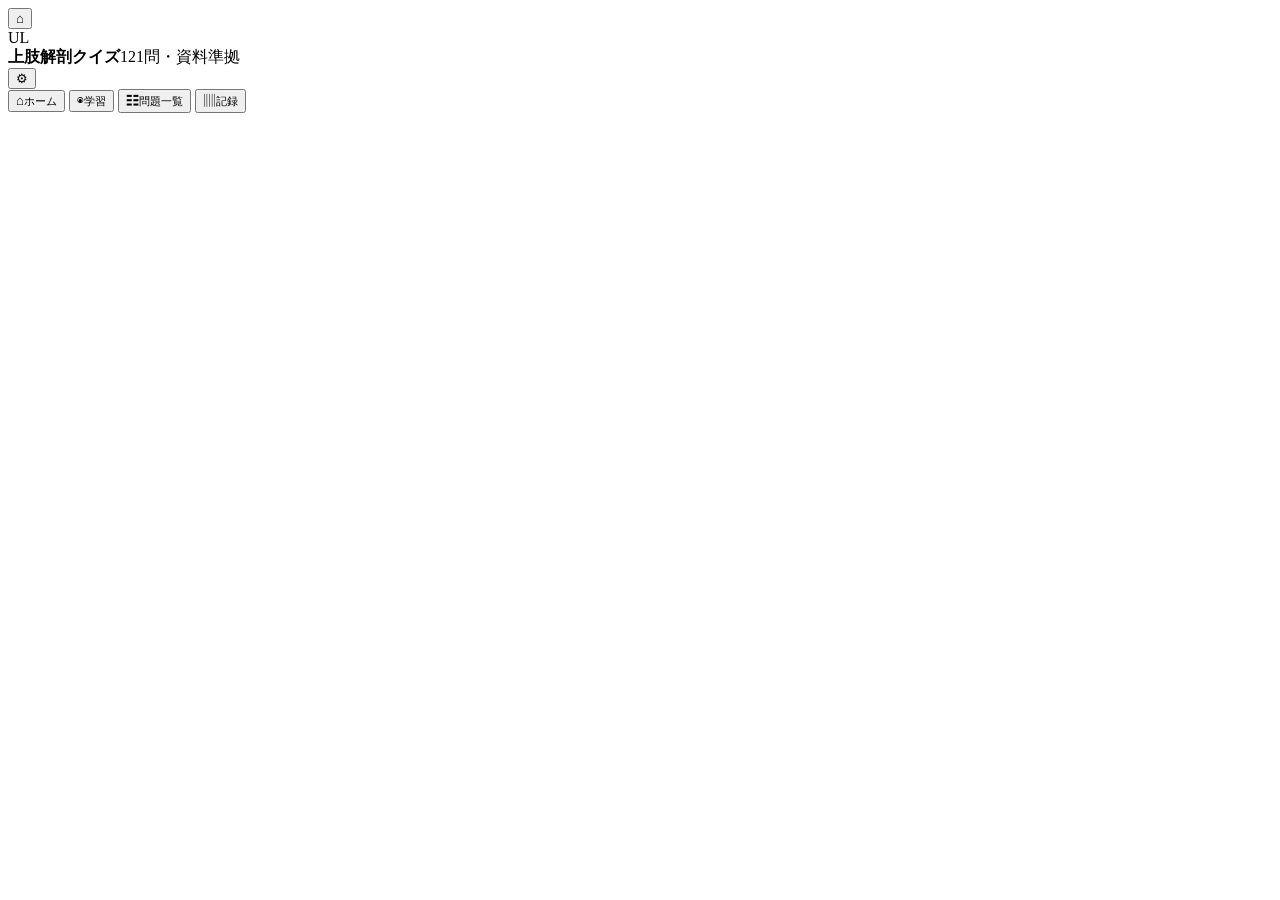
==== upper-limb-quiz/index.html @ cf27899b "Add upper-limb quiz app entry page" ====
<!doctype html>
<html lang="ja">
<head>
  <meta charset="utf-8">
  <meta name="viewport" content="width=device-width, initial-scale=1, viewport-fit=cover">
  <meta name="theme-color" content="#13233a">
  <meta name="apple-mobile-web-app-capable" content="yes">
  <meta name="apple-mobile-web-app-status-bar-style" content="black-translucent">
  <meta name="apple-mobile-web-app-title" content="上肢クイズ">
  <meta name="description" content="上肢解剖121問を、間隔反復と自己採点で定着させるオフライン対応クイズアプリ">
  <link rel="manifest" href="manifest.webmanifest">
  <link rel="apple-touch-icon" href="icons/icon-192.png">
  <link rel="stylesheet" href="styles.css">
  <title>上肢解剖クイズ</title>
</head>
<body>
  <div id="app" class="app-shell">
    <header class="topbar">
      <button class="icon-btn" id="homeBtn" aria-label="ホーム">⌂</button>
      <div class="brand">
        <div class="brand-mark">UL</div>
        <div><strong>上肢解剖クイズ</strong><span>121問・資料準拠</span></div>
      </div>
      <button class="icon-btn" id="settingsBtn" aria-label="設定">⚙</button>
    </header>

    <main id="main"></main>

    <nav class="bottom-nav" aria-label="メインナビゲーション">
      <button data-view="home" class="nav-item active"><span>⌂</span><small>ホーム</small></button>
      <button data-view="study" class="nav-item"><span>◉</span><small>学習</small></button>
      <button data-view="list" class="nav-item"><span>☷</span><small>問題一覧</small></button>
      <button data-view="stats" class="nav-item"><span>▥</span><small>記録</small></button>
    </nav>
  </div>

  <dialog id="settingsDialog" class="sheet">
    <form method="dialog">
      <div class="sheet-head"><h2>設定</h2><button class="icon-btn">×</button></div>
      <label class="setting-row"><span>問題順</span><select id="orderSetting"><option value="smart">弱点優先</option><option value="random">ランダム</option><option value="number">番号順</option></select></label>
      <label class="setting-row"><span>入力欄を表示</span><input id="inputSetting" type="checkbox" checked></label>
      <label class="setting-row"><span>問題文を大きく</span><input id="largeTextSetting" type="checkbox"></label>
      <button type="button" class="danger-btn" id="resetBtn">学習履歴をすべて消去</button>
      <p class="fineprint">回答はアップロード資料の記載に準拠しています。授業資料との表現差や誤記が疑われる項目は「要確認」と表示します。</p>
    </form>
  </dialog>

  <script src="questions.js"></script>
  <script src="app.js"></script>
</body>
</html>
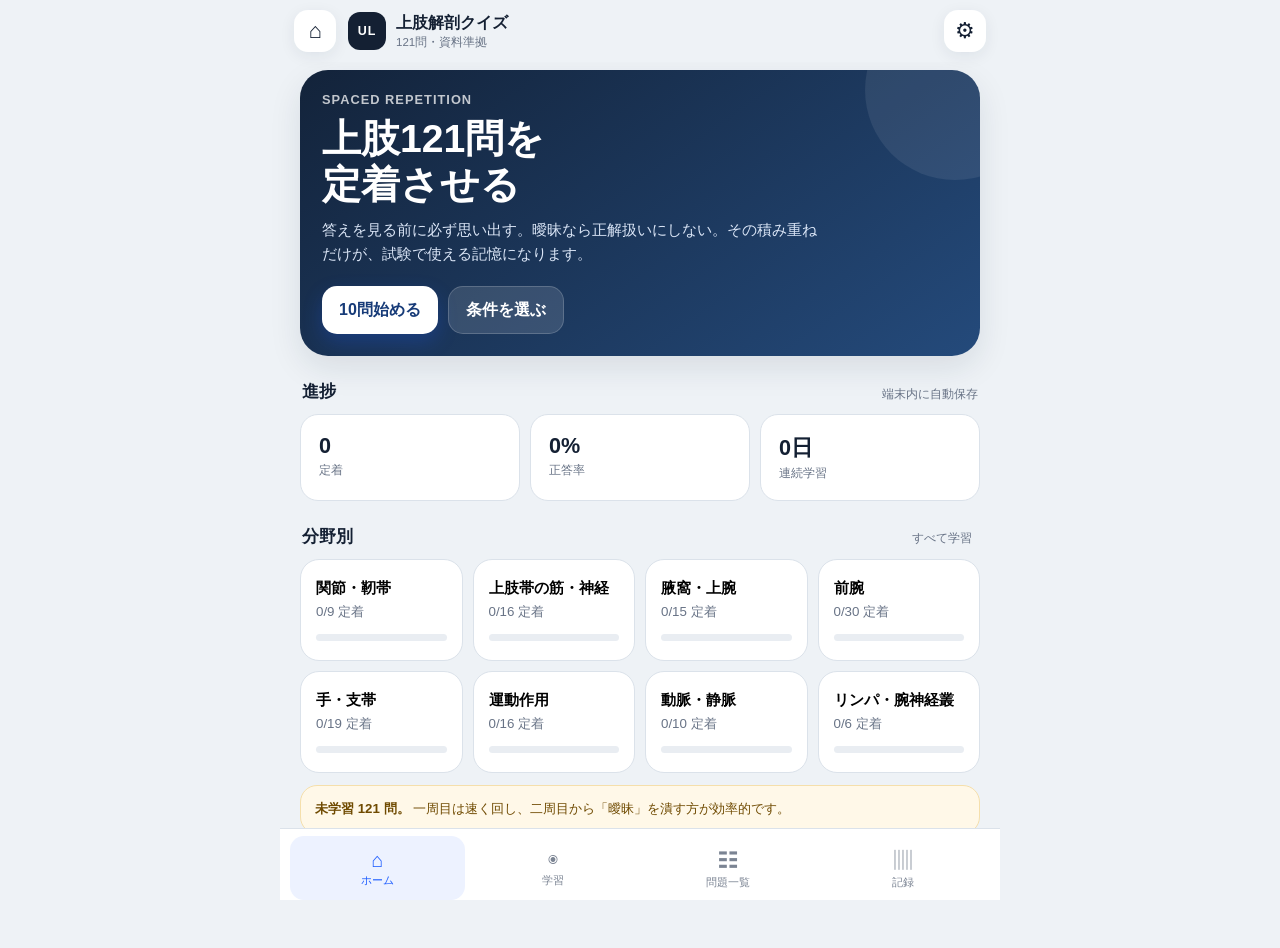
==== commit e7814947: "Load split question bank files" ====
--- a/upper-limb-quiz/index.html
+++ b/upper-limb-quiz/index.html
@@ -9,7 +9,6 @@
   <meta name="apple-mobile-web-app-title" content="上肢クイズ">
   <meta name="description" content="上肢解剖121問を、間隔反復と自己採点で定着させるオフライン対応クイズアプリ">
   <link rel="manifest" href="manifest.webmanifest">
-  <link rel="apple-touch-icon" href="icons/icon-192.png">
   <link rel="stylesheet" href="styles.css">
   <title>上肢解剖クイズ</title>
 </head>
@@ -45,7 +44,11 @@
     </form>
   </dialog>
 
-  <script src="questions.js"></script>
+  <script src="questions-1.js"></script>
+  <script src="questions-2.js"></script>
+  <script src="questions-3.js"></script>
+  <script src="questions-4.js"></script>
+  <script src="questions-5.js"></script>
   <script src="app.js"></script>
 </body>
 </html>
--- a/upper-limb-quiz/styles.css
+++ b/upper-limb-quiz/styles.css
@@ -0,0 +1,30 @@
+:root{
+  --bg:#eef2f6;--surface:#fff;--ink:#142033;--muted:#687386;--line:#dbe2ea;
+  --primary:#1f5eff;--primary-2:#143fa8;--good:#087f5b;--warn:#b56200;--bad:#c92a2a;
+  --shadow:0 12px 32px rgba(18,35,58,.10);--radius:22px;--safe-bottom:env(safe-area-inset-bottom,0px)
+}
+*{box-sizing:border-box;-webkit-tap-highlight-color:transparent}
+html,body{margin:0;min-height:100%;font-family:-apple-system,BlinkMacSystemFont,"Hiragino Sans","Yu Gothic UI",Meiryo,sans-serif;background:var(--bg);color:var(--ink)}
+button,input,select,textarea{font:inherit}button{cursor:pointer}.hidden{display:none!important}
+body.large-text .question-text{font-size:clamp(1.45rem,6vw,2rem)}
+.app-shell{max-width:720px;margin:0 auto;min-height:100dvh;padding-bottom:calc(86px + var(--safe-bottom))}
+.topbar{position:sticky;z-index:20;top:0;display:flex;align-items:center;gap:12px;padding:calc(10px + env(safe-area-inset-top,0px)) 14px 10px;background:rgba(238,242,246,.92);backdrop-filter:blur(18px)}
+.brand{display:flex;align-items:center;gap:10px;flex:1}.brand-mark{display:grid;place-items:center;width:38px;height:38px;border-radius:12px;background:var(--ink);color:#fff;font-size:.78rem;font-weight:800;letter-spacing:.08em}.brand strong{display:block;font-size:1rem}.brand span{display:block;color:var(--muted);font-size:.72rem;margin-top:1px}
+.icon-btn{border:0;background:var(--surface);width:42px;height:42px;border-radius:14px;color:var(--ink);box-shadow:0 4px 15px rgba(18,35,58,.08);font-size:1.35rem}
+main{padding:8px 14px 28px}.hero{padding:22px;border-radius:28px;background:linear-gradient(145deg,#13233a,#244a7b);color:#fff;box-shadow:var(--shadow);overflow:hidden;position:relative}.hero:after{content:"";position:absolute;width:180px;height:180px;border-radius:50%;right:-65px;top:-70px;background:rgba(255,255,255,.08)}.hero-kicker{font-size:.8rem;opacity:.74;font-weight:700;letter-spacing:.08em}.hero h1{font-size:clamp(1.75rem,7vw,2.45rem);line-height:1.18;margin:9px 0}.hero p{margin:0;max-width:34em;color:#dbe6f7;line-height:1.65;font-size:.92rem}.hero-actions{display:flex;gap:10px;margin-top:20px;position:relative;z-index:1}
+.primary-btn,.secondary-btn,.danger-btn,.grade-btn{border:0;border-radius:15px;min-height:48px;padding:0 17px;font-weight:800}.primary-btn{background:var(--primary);color:white;box-shadow:0 8px 20px rgba(31,94,255,.24)}.hero .primary-btn{background:#fff;color:#173b78}.secondary-btn{background:#e8efff;color:#244a9b}.hero .secondary-btn{background:rgba(255,255,255,.13);color:#fff;border:1px solid rgba(255,255,255,.18)}
+.section-title{display:flex;justify-content:space-between;align-items:end;margin:24px 2px 11px}.section-title h2{font-size:1.06rem;margin:0}.section-title span,.section-title button{font-size:.78rem;color:var(--muted);border:0;background:transparent}
+.stat-grid{display:grid;grid-template-columns:repeat(3,1fr);gap:10px}.stat-card{background:var(--surface);border:1px solid var(--line);border-radius:18px;padding:15px 12px}.stat-card b{display:block;font-size:1.35rem}.stat-card span{display:block;margin-top:4px;color:var(--muted);font-size:.74rem}
+.category-grid{display:grid;grid-template-columns:1fr 1fr;gap:10px}.category-card{border:1px solid var(--line);background:var(--surface);border-radius:19px;padding:15px;text-align:left;min-height:102px}.category-card strong{display:block;font-size:.92rem;line-height:1.35}.category-card small{display:block;color:var(--muted);margin-top:5px}.mini-progress{height:7px;background:#e9edf2;border-radius:999px;margin-top:13px;overflow:hidden}.mini-progress i{display:block;height:100%;background:var(--primary);border-radius:999px}
+.callout{margin-top:12px;background:#fff8e8;border:1px solid #f5dfab;border-radius:17px;padding:13px 14px;color:#6f4a00;font-size:.83rem;line-height:1.55}
+.bottom-nav{position:fixed;z-index:30;bottom:0;left:50%;transform:translateX(-50%);width:min(720px,100%);height:calc(72px + var(--safe-bottom));padding:7px 10px var(--safe-bottom);display:grid;grid-template-columns:repeat(4,1fr);background:rgba(255,255,255,.96);border-top:1px solid var(--line);backdrop-filter:blur(20px)}.nav-item{border:0;background:transparent;color:#7b8493;border-radius:14px;display:flex;flex-direction:column;align-items:center;justify-content:center;gap:2px}.nav-item span{font-size:1.25rem}.nav-item small{font-size:.68rem}.nav-item.active{color:var(--primary);background:#edf2ff}
+.panel{background:var(--surface);border:1px solid var(--line);border-radius:var(--radius);padding:18px;box-shadow:0 5px 18px rgba(18,35,58,.05)}.panel h2{margin:0 0 15px;font-size:1.15rem}.form-grid{display:grid;gap:14px}.field label{display:block;font-size:.78rem;color:var(--muted);font-weight:700;margin:0 0 7px}.field select,.field input{width:100%;min-height:50px;border:1px solid var(--line);border-radius:14px;background:#f9fbfd;padding:0 13px;color:var(--ink)}.segmented{display:grid;grid-template-columns:1fr 1fr;gap:6px;padding:5px;border-radius:15px;background:#edf1f5}.segmented button{border:0;border-radius:11px;padding:10px;background:transparent;color:var(--muted);font-weight:750}.segmented button.active{background:white;color:var(--ink);box-shadow:0 3px 10px rgba(18,35,58,.08)}
+.study-head{display:flex;align-items:center;gap:12px;margin-bottom:12px}.study-head .progress-track{flex:1;height:9px;background:#dce3ec;border-radius:99px;overflow:hidden}.study-head .progress-track i{display:block;height:100%;background:var(--primary);transition:width .25s}.study-head span{font-size:.78rem;color:var(--muted);font-weight:700}.question-card{background:var(--surface);border:1px solid var(--line);border-radius:26px;padding:22px 18px;box-shadow:var(--shadow);min-height:360px;display:flex;flex-direction:column}.q-meta{display:flex;align-items:center;gap:7px;flex-wrap:wrap}.badge{display:inline-flex;align-items:center;min-height:28px;border-radius:99px;padding:0 10px;background:#edf2ff;color:#2d55a6;font-size:.72rem;font-weight:800}.badge.warn{background:#fff3d6;color:#875500}.question-text{font-size:clamp(1.2rem,5.2vw,1.7rem);font-weight:800;line-height:1.55;margin:24px 2px 20px}.answer-input{width:100%;min-height:92px;resize:vertical;border:1px solid var(--line);border-radius:16px;background:#f8fafc;padding:13px;line-height:1.6}.hint-text{font-size:.76rem;color:var(--muted);margin:8px 3px 0}.question-actions{margin-top:auto;padding-top:18px;display:grid;gap:10px}.question-actions .primary-btn{width:100%}.answer-box{margin-top:18px;padding:17px;border-radius:17px;background:#eef8f4;border:1px solid #cde9de}.answer-box .answer-label{font-size:.73rem;color:var(--good);font-weight:800}.answer-box .answer-text{font-size:1.08rem;font-weight:800;line-height:1.75;margin-top:6px}.answer-box .source-note{margin-top:10px;padding-top:10px;border-top:1px solid #cde9de;color:#725100;font-size:.78rem;line-height:1.5}
+.grade-grid{display:grid;grid-template-columns:repeat(4,1fr);gap:7px}.grade-btn{padding:8px 3px;min-height:55px;font-size:.72rem}.grade-btn b{display:block;font-size:.87rem}.grade-btn small{font-size:.63rem;font-weight:600;opacity:.75}.grade-again{background:#ffe4e4;color:#a61e1e}.grade-hard{background:#fff0d3;color:#8f5900}.grade-good{background:#dff5eb;color:#087f5b}.grade-easy{background:#e5edff;color:#244b9b}
+.choice-list{display:grid;gap:9px;margin-top:6px}.choice-btn{border:1px solid var(--line);background:#fbfcfe;border-radius:15px;padding:13px;text-align:left;line-height:1.5;color:var(--ink)}.choice-btn.correct{border-color:#58b99a;background:#e8f7f1}.choice-btn.wrong{border-color:#e68a8a;background:#fff0f0}.choice-btn:disabled{opacity:1}
+.list-toolbar{position:sticky;top:72px;z-index:10;background:var(--bg);padding:4px 0 10px;display:grid;gap:8px}.searchbox{width:100%;height:48px;border:1px solid var(--line);border-radius:15px;background:white;padding:0 14px}.filter-row{display:flex;gap:7px;overflow:auto;padding-bottom:2px}.chip{white-space:nowrap;border:1px solid var(--line);background:white;border-radius:99px;padding:8px 12px;color:var(--muted);font-size:.75rem}.chip.active{background:var(--ink);color:#fff;border-color:var(--ink)}.question-list{display:grid;gap:8px}.question-row{border:1px solid var(--line);background:var(--surface);border-radius:16px;padding:13px;text-align:left}.question-row-head{display:flex;gap:8px;align-items:center}.question-row strong{font-size:.8rem}.question-row p{margin:7px 0 0;font-size:.88rem;line-height:1.5}.status-dot{width:9px;height:9px;border-radius:50%;background:#cbd3df}.status-dot.learning{background:#f4a340}.status-dot.mastered{background:#20a675}
+.bar-chart{display:grid;gap:12px}.bar-row{display:grid;grid-template-columns:112px 1fr 38px;gap:9px;align-items:center;font-size:.78rem}.bar{height:10px;border-radius:99px;background:#e7ebf0;overflow:hidden}.bar i{display:block;height:100%;border-radius:99px;background:var(--primary)}
+.empty{padding:44px 18px;text-align:center;color:var(--muted)}.empty b{display:block;color:var(--ink);font-size:1.05rem;margin-bottom:7px}
+.sheet{width:min(650px,calc(100% - 20px));border:0;border-radius:24px;padding:0;box-shadow:0 20px 70px rgba(0,0,0,.25)}.sheet::backdrop{background:rgba(14,24,38,.48);backdrop-filter:blur(3px)}.sheet form{padding:20px}.sheet-head{display:flex;align-items:center;justify-content:space-between}.sheet-head h2{margin:0}.setting-row{display:flex;align-items:center;justify-content:space-between;gap:20px;padding:16px 2px;border-bottom:1px solid var(--line)}.setting-row select{min-width:130px;height:40px;border:1px solid var(--line);border-radius:10px;background:white}.setting-row input{width:22px;height:22px}.danger-btn{width:100%;margin-top:20px;background:#ffe7e7;color:var(--bad)}.fineprint{font-size:.73rem;color:var(--muted);line-height:1.55}
+.toast{position:fixed;z-index:100;left:50%;bottom:calc(90px + var(--safe-bottom));transform:translate(-50%,20px);opacity:0;background:#152238;color:#fff;border-radius:13px;padding:11px 15px;font-size:.8rem;transition:.2s;pointer-events:none}.toast.show{transform:translate(-50%,0);opacity:1}
+@media(min-width:600px){main{padding-left:20px;padding-right:20px}.category-grid{grid-template-columns:repeat(4,1fr)}.stat-card{padding:18px}.question-card{padding:28px}.form-grid.two{grid-template-columns:1fr 1fr}}
